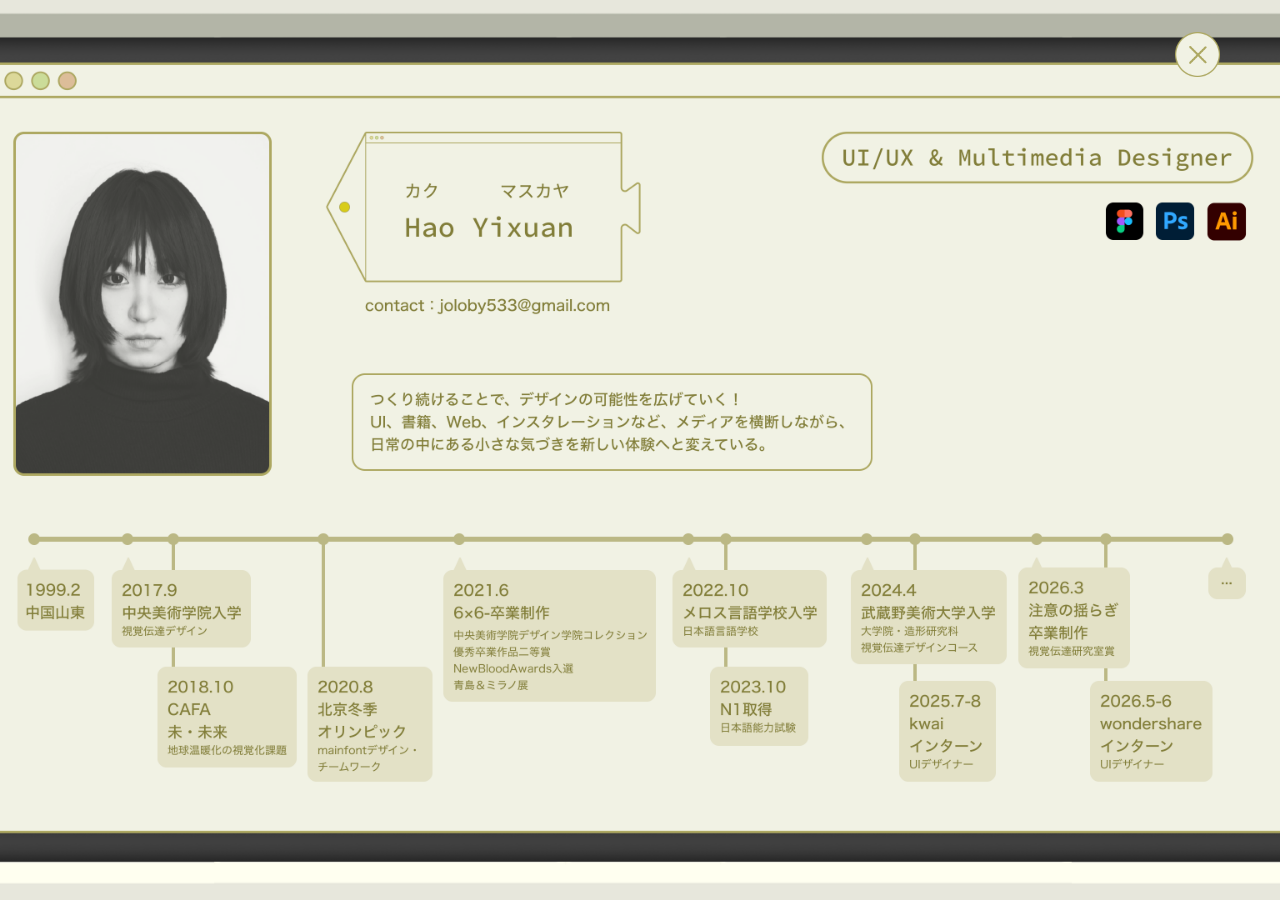
==== about.html @ 82279d55 "作品平铺浏览目录完成" ====
<!DOCTYPE html>
<html lang="en">
  <head>
    <meta charset="UTF-8" />
    <meta name="viewport" content="width=device-width, initial-scale=1.0" />
    <title>About Me / Hao Yixuan</title>
    <link rel="stylesheet" href="css/about.css?v=about-03" />
  </head>
  <body>
    <main class="about-page" aria-label="About Hao Yixuan">
      <img class="about-image" src="assets/aboutme-page.png" alt="About Me" />

      <a class="about-close" href="index.html" aria-label="Close About Me page"></a>
    </main>
  </body>
</html>
---- css/about.css ----
* {
  box-sizing: border-box;
}

html,
body {
  width: 100%;
  height: 100%;
  margin: 0;
}

body {
  overflow: hidden;
  background: #ffffff;
}

.about-page {
  position: relative;
  width: 100vw;
  height: 100vh;
  overflow: hidden;
  background: #ffffff;
}

.about-image {
  position: absolute;
  inset: 0;
  display: block;
  width: 100%;
  height: 100%;
  object-fit: cover;
  object-position: center center;
  user-select: none;
  -webkit-user-drag: none;
}

.about-close {
  position: fixed;
  top: 32px;
  right: 60px;
  z-index: 10;
  display: block;
  width: 45px;
  height: 45px;
  background-image: url("../assets/about-close-default.png");
  background-repeat: no-repeat;
  background-position: center;
  background-size: contain;
}

.about-close:hover,
.about-close:focus-visible {
  background-image: url("../assets/about-close-hover.png");
  outline: none;
}
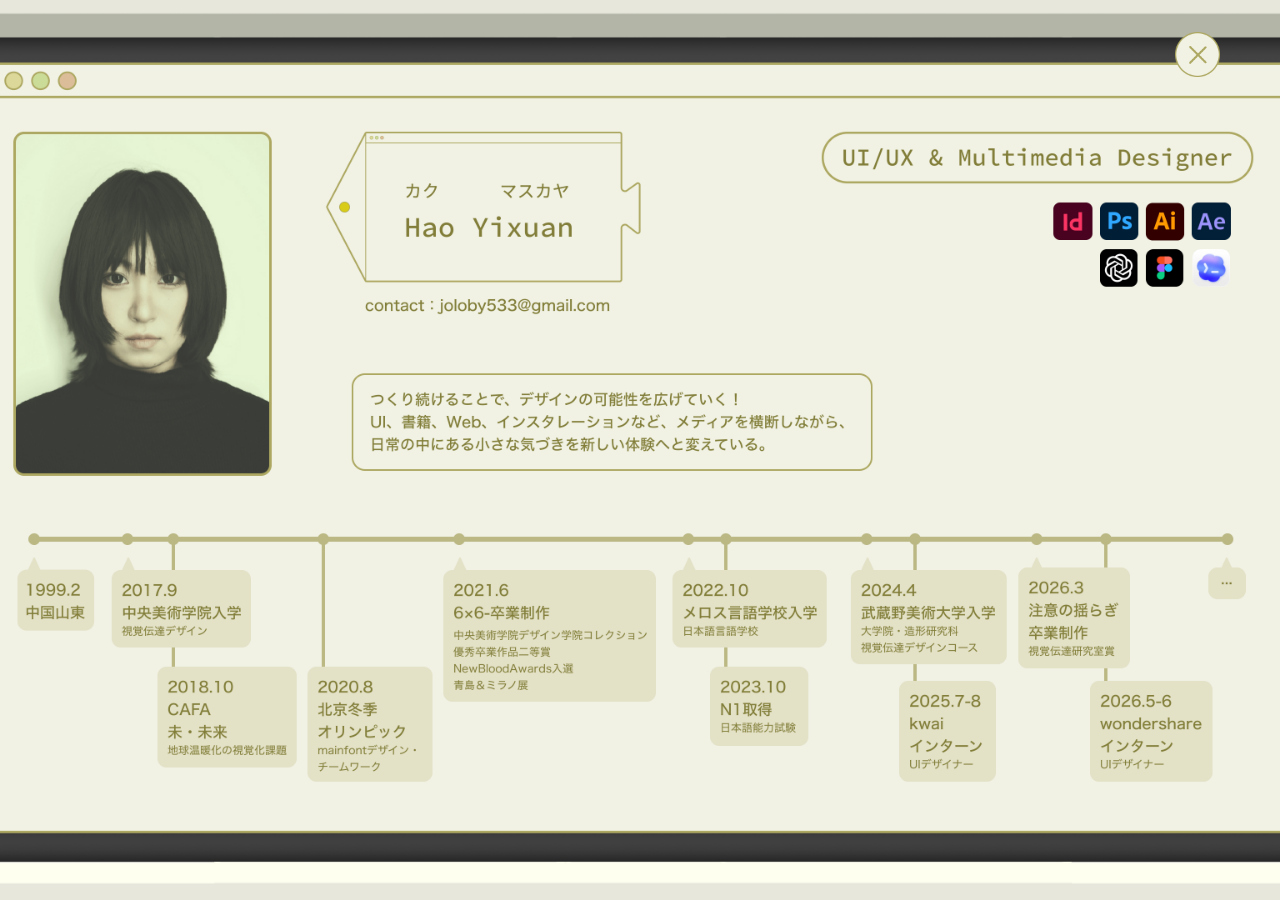
==== commit b0108f91: "电脑添加hover首页图" ====
--- a/about.html
+++ b/about.html
@@ -4,7 +4,7 @@
     <meta charset="UTF-8" />
     <meta name="viewport" content="width=device-width, initial-scale=1.0" />
     <title>About Me / Hao Yixuan</title>
-    <link rel="stylesheet" href="css/about.css?v=about-03" />
+    <link rel="stylesheet" href="css/about.css?v=about-05" />
   </head>
   <body>
     <main class="about-page" aria-label="About Hao Yixuan">
--- a/css/about.css
+++ b/css/about.css
@@ -24,14 +24,22 @@
 
 .about-image {
   position: absolute;
-  inset: 0;
+  left: 50%;
+  top: 50%;
   display: block;
-  width: 100%;
-  height: 100%;
-  object-fit: cover;
-  object-position: center center;
+  width: 100vw;
+  max-width: none;
+  height: auto;
+  transform: translate(-50%, -50%);
   user-select: none;
   -webkit-user-drag: none;
+}
+
+@media (max-aspect-ratio: 16 / 9) {
+  .about-image {
+    width: auto;
+    height: 100vh;
+  }
 }
 
 .about-close {
